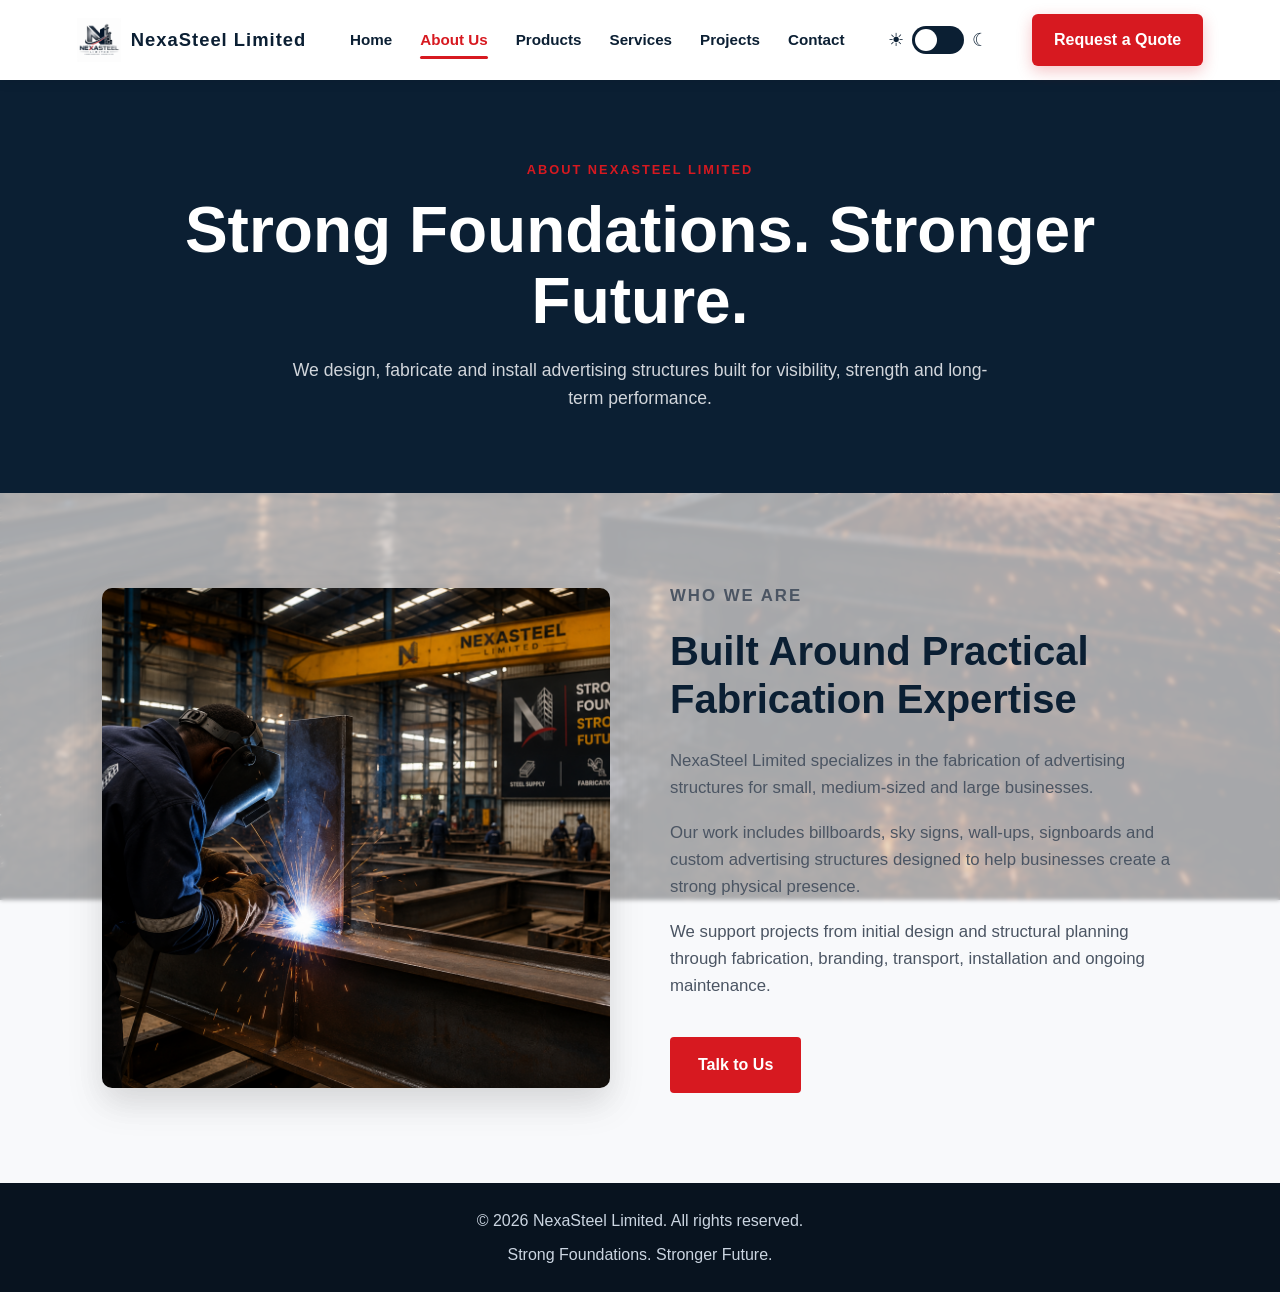
==== about.html @ 198ee838 "Initial Nexasteel website" ====
<!DOCTYPE html>
<html lang="en">

<head>
    <meta charset="UTF-8">
    <meta name="viewport" content="width=device-width, initial-scale=1.0">

    <title>About Us | NexaSteel Limited</title>

    <meta name="description"
        content="Learn more about NexaSteel Limited, a Kenyan fabrication company specializing in advertising structures, steel fabrication, installation and maintenance.">

    <link rel="stylesheet" href="style.css">
</head>

<body>

    <header class="navbar">

        <div class="logo-area">

            <a href="index.html" class="brand-link">

                <img
                     src="images/nexasteel-logo.png"
                     alt="NexaSteel Limited logo"
                    class="navbar-logo"
                >

                <span>NexaSteel Limited</span>

                </a>

        </div>

        <nav class="navigation">
            <a href="index.html">Home</a>
            <a href="about.html">About Us</a>
            <a href="products.html">Products</a>
            <a href="services.html">Services</a>
            <a href="projects.html">Projects</a>
            <a href="contact.html">Contact</a>

            <div class="mobile-menu-actions">

                <div class="mobile-theme-control">
                    <span>Light</span>

                    <label class="switch">
                        <input
                            type="checkbox"
                        class="mobile-theme-toggle"
                        >
                        <span class="slider"></span>
                    </label>

                    <span>Dark</span>
                </div>

                <a
                    href="contact.html"
                    class="mobile-quote-button"
                >
                    Request a Quote
                </a>

            </div>
        </nav>

        <div class="theme-switch">
            <span class="theme-icon">☀</span>

            <label class="switch">
                <input type="checkbox" id="theme-toggle">
                <span class="slider"></span>
            </label>

            <span class="theme-icon">☾</span>
        </div>

        <a href="contact.html" class="quote-button">
            Request a Quote
        </a>
        <button
            class="menu-toggle"
            id="menu-toggle"
            aria-label="Open navigation menu"
            aria-expanded="false"
        >
            <span></span>
            <span></span>
            <span></span>
        </button>

    </header>

    <main>

        <section class="page-hero">

            <p class="eyebrow">
                ABOUT NEXASTEEL LIMITED
            </p>

            <h1>
                Strong Foundations. Stronger Future.
            </h1>

            <p>
                We design, fabricate and install advertising structures
                built for visibility, strength and long-term performance.
            </p>

        </section>


        <section class="about-page-section">

            <div class="about-page-image">

                <img
                    src="images/fabrication.png"
                    alt="NexaSteel steel fabrication and welding workshop"
                >

            </div>

            <div class="about-page-content">

                <p class="eyebrow">
                    WHO WE ARE
                </p>

                <h2>
                    Built Around Practical Fabrication Expertise
                </h2>

                <p>
                    NexaSteel Limited specializes in the fabrication
                    of advertising structures for small, medium-sized
                    and large businesses.
                </p>

                <p>
                    Our work includes billboards, sky signs, wall-ups,
                    signboards and custom advertising structures designed
                    to help businesses create a strong physical presence.
                </p>

                <p>
                    We support projects from initial design and structural
                    planning through fabrication, branding, transport,
                    installation and ongoing maintenance.
                </p>

                <a href="contact.html" class="primary-button">
                    Talk to Us
                </a>

            </div>

        </section>

    </main>

    <footer class="footer">

        <p>
            © 2026 NexaSteel Limited. All rights reserved.
        </p>

        <p>
            Strong Foundations. Stronger Future.
        </p>

    </footer>

    <script src="script.js"></script>

</body>

</html>
---- style.css ----
/* =========================
   NEXASTEEL LIMITED
   WEBSITE STYLESHEET
   ========================= */

:root {
    --navy: #0b1f33;
    --navy-light: #132d46;
    --steel: #6f7c89;
    --silver: #d9dee3;
    --light: #f5f7fa;
    --white: #ffffff;
    --red: #d71920;
    --dark: #08131f;
}


/* =========================
   RESET
   ========================= */

* {
    margin: 0;
    padding: 0;
    box-sizing: border-box;
}

html {
    scroll-behavior: smooth;
}

body {
    font-family: Arial, Helvetica, sans-serif;
    color: var(--dark);
    background-color: var(--white);
    line-height: 1.6;
}


/* =========================
   NAVIGATION
   ========================= */

.navbar {
    width: 100%;
    min-height: 80px;
    background: var(--white);
    display: flex;
    align-items: center;
    justify-content: space-between;
    padding: 0 6%;
    position: sticky;
    top: 0;
    z-index: 1000;
    box-shadow: 0 2px 12px rgba(0,0,0,0.08);
}

.logo-area a {
    text-decoration: none;
    color: var(--navy);
    font-size: 1.35rem;
    font-weight: 800;
    letter-spacing: 1px;
}

.navigation {
    display: flex;
    gap: 28px;
}

.navigation a {
    text-decoration: none;
    color: var(--navy);
    font-weight: 600;
    font-size: 0.95rem;
    transition: 0.3s;
}

.navigation a:hover {
    color: var(--red);
}

.quote-button {
    text-decoration: none;
    background: var(--red);
    color: white;
    padding: 13px 22px;
    border-radius: 6px;
    font-weight: 700;

    display: inline-flex;
    align-items: center;
    gap: 8px;

    box-shadow: 0 5px 15px rgba(215, 25, 32, 0.25);
    transition: 0.25s ease;
}

.quote-button:hover {
    background: #b91319;
    transform: translateY(-2px);
    box-shadow: 0 8px 20px rgba(215, 25, 32, 0.35);
}

/* =========================
   HERO
   ========================= */

.hero {
    min-height: 650px;
    display: flex;
    align-items: center;
    padding: 80px 8%;
    color: white;

    background:
    linear-gradient(
        90deg,
        rgba(8,19,31,0.96) 0%,
        rgba(8,19,31,0.88) 32%,
        rgba(8,19,31,0.48) 52%,
        rgba(8,19,31,0.08) 75%,
        rgba(8,19,31,0.02) 100%
    ),
    url("images/hero-billboard.png");

    background-size: cover;
    background-position: center;
}

.hero-content {
    max-width: 700px;
}

.eyebrow {
    color: var(--red);
    font-weight: bold;
    letter-spacing: 2px;
    font-size: 0.8rem;
    margin-bottom: 15px;
}

.hero h1 {
    font-size: clamp(2.5rem, 6vw, 5rem);
    line-height: 1.1;
    margin-bottom: 25px;
    font-weight: 900;
}

.hero-text {
    font-size: 1.2rem;
    max-width: 600px;
    margin-bottom: 30px;
    color: #e5e7eb;
}

.hero-buttons {
    display: flex;
    gap: 18px;
    flex-wrap: wrap;
}

.primary-button,
.secondary-button {
    text-decoration: none;
    padding: 15px 28px;
    font-weight: bold;
    border-radius: 4px;
    transition: 0.3s;
}

.primary-button {
    background: var(--red);
    color: white;
}

.primary-button:hover {
    background: #a90f16;
}

.secondary-button {
    border: 2px solid white;
    color: white;
}

.secondary-button:hover {
    background: white;
    color: var(--navy);
}


/* =========================
   GENERAL SECTIONS
   ========================= */

section {
    padding: 90px 8%;
}

.section-heading {
    max-width: 750px;
    margin-bottom: 50px;
}

.section-heading h2 {
    font-size: 2.5rem;
    color: var(--navy);
    margin-bottom: 15px;
}

.section-heading p {
    color: #5f6b76;
    font-size: 1.05rem;
}


/* =========================
   PRODUCTS
   ========================= */

.products-section {
    background: var(--light);
}

.product-grid {
    display: grid;
    grid-template-columns: repeat(4,1fr);
    gap: 25px;
}

.product-card {
    background: white;
    border-radius: 8px;
    overflow: hidden;
    box-shadow: 0 8px 20px rgba(0,0,0,0.08);
    transition: transform 0.3s ease, box-shadow 0.3s ease;
}
.product-image {
    width: 100%;
    height: 190px;
    object-fit: cover;
    display: block;
}

.product-card-content {
    padding: 22px;
    border-top: 4px solid var(--red);
}

.product-card:hover {
    transform: translateY(-8px);
    box-shadow: 0 14px 30px rgba(0,0,0,0.14);
}

.product-card h3 {
    color: var(--navy);
    margin-bottom: 10px;
    font-size: 1.25rem;
}

.product-card p {
    color: #667085;
    font-size: 0.95rem;
}

.product-card:hover {
    transform: translateY(-8px);
}

.product-card h3 {
    color: var(--navy);
    margin-bottom: 15px;
    font-size: 1.35rem;
}

.product-card p {
    color: #667085;
}


/* =========================
   ABOUT
   ========================= */

.about-section {
    background: white;
}

.about-content {
    max-width: 850px;
}

.about-content h2 {
    font-size: 2.6rem;
    color: var(--navy);
    margin-bottom: 25px;
}

.about-content p {
    margin-bottom: 18px;
    color: #4b5563;
    font-size: 1.05rem;
}


/* =========================
   SERVICES
   ========================= */

.services-section {
    background: var(--navy);
}

.services-section .section-heading h2 {
    color: white;
}

.services-section .section-heading p:not(.eyebrow) {
    color: #d1d5db;
}

.services-grid {
    display: grid;
    grid-template-columns: repeat(3,1fr);
    gap: 25px;
}

.service-card {
    background: var(--navy-light);
    padding: 28px;
    border-left: 4px solid var(--red);
    border-radius: 6px;
}

.service-card h3 {
    color: white;
    margin-bottom: 12px;
}

.service-card p {
    color: #d1d5db;
}


/* =========================
   PROJECTS
   ========================= */

.projects-section {
    background: var(--light);
}

.project-placeholder {
    height: 300px;
    border: 2px dashed var(--steel);
    display: flex;
    align-items: center;
    justify-content: center;
    color: var(--steel);
    background: white;
    border-radius: 8px;
}


/* =========================
   CTA
   ========================= */

.cta-section {
    text-align: center;
    background:
        linear-gradient(
            rgba(11,31,51,0.95),
            rgba(8,19,31,0.95)
        );
    color: white;
}

.cta-section h2 {
    font-size: 2.5rem;
    margin-bottom: 20px;
}

.cta-section p {
    max-width: 700px;
    margin: 0 auto 30px;
    color: #d1d5db;
}


/* =========================
   CONTACT
   ========================= */

.contact-section {
    background: white;
}

.contact-details {
    display: grid;
    grid-template-columns: repeat(3,1fr);
    gap: 30px;
}

.contact-details div {
    padding: 25px;
    background: var(--light);
    border-radius: 8px;
}

.contact-details h3 {
    color: var(--navy);
    margin-bottom: 10px;
}

.contact-details a {
    color: var(--red);
    text-decoration: none;
    font-weight: bold;
}


/* =========================
   FOOTER
   ========================= */

.footer {
    background: var(--dark);
    color: #cbd5e1;
    text-align: center;
    padding: 25px;
}

.footer p:first-child {
    margin-bottom: 8px;
}


/* =========================
   RESPONSIVE DESIGN
   ========================= */

@media(max-width:1000px){

    .product-grid{
        grid-template-columns: repeat(2,1fr);
    }

    .services-grid{
        grid-template-columns: repeat(2,1fr);
    }

    .navigation{
        gap:15px;
    }

}


@media(max-width:700px){

    .navbar{
        flex-direction:column;
        padding:20px;
        gap:18px;
    }

    .navigation{
        flex-wrap:wrap;
        justify-content:center;
    }

    .hero{
        min-height:600px;
        padding:60px 6%;
    }

    section{
        padding:70px 6%;
    }

    .product-grid,
    .services-grid,
    .contact-details{
        grid-template-columns:1fr;
    }

    .hero-buttons{
        flex-direction:column;
        align-items:flex-start;
    }

    .section-heading h2,
    .about-content h2,
    .cta-section h2{
        font-size:2rem;
    }

}
/* =========================
   THEME SWITCH
   ========================= */

.theme-switch {
    display: flex;
    align-items: center;
    gap: 8px;
}

.theme-icon {
    font-size: 18px;
    color: var(--navy);
}

.switch {
    position: relative;
    width: 52px;
    height: 28px;
    display: inline-block;
}

.switch input {
    opacity: 0;
    width: 0;
    height: 0;
}

.slider {
    position: absolute;
    cursor: pointer;
    inset: 0;
    background: var(--navy);
    border-radius: 30px;
    transition: 0.3s;
}

.slider::before {
    content: "";
    position: absolute;
    width: 22px;
    height: 22px;
    left: 3px;
    top: 3px;
    background: white;
    border-radius: 50%;
    transition: 0.3s;
}

.switch input:checked + .slider {
    background: var(--red);
}

.switch input:checked + .slider::before {
    transform: translateX(24px);
}


/* =========================
   VIEW OUR WORK BUTTON
   ========================= */

.secondary-button {
    border: 2px solid var(--red);
    color: var(--red);
    background: transparent;
    display: inline-flex;
    align-items: center;
    gap: 12px;
}

.secondary-button span {
    font-size: 1.2rem;
}

.secondary-button:hover {
    background: var(--red);
    color: white;
}
/* =========================
   ABOUT PAGE
   ========================= */

.about-page-content .primary-button {
    display: inline-block;
    margin-top: 20px;
}
/* =========================
   ABOUT PAGE LAYOUT
   ========================= */

.page-hero {
    background: var(--navy);
    color: white;
    text-align: center;
    padding: 80px 8%;
}

.page-hero h1 {
    font-size: clamp(2.4rem, 5vw, 4rem);
    line-height: 1.1;
    margin-bottom: 20px;
}

.page-hero > p:last-child {
    max-width: 700px;
    margin: 0 auto;
    color: #d1d5db;
    font-size: 1.1rem;
}


.about-page-section {
    display: grid;
    grid-template-columns: 1fr 1fr;
    gap: 60px;
    align-items: center;
    background: white;
}


.about-page-image {
    width: 100%;
    height: 500px;
    overflow: hidden;
    border-radius: 10px;
    box-shadow: 0 15px 35px rgba(0,0,0,0.15);
}


.about-page-image img {
    width: 100%;
    height: 100%;
    object-fit: cover;
    display: block;
}


.about-page-content h2 {
    color: var(--navy);
    font-size: 2.5rem;
    line-height: 1.2;
    margin-bottom: 25px;
}


.about-page-content p {
    color: #4b5563;
    margin-bottom: 18px;
    font-size: 1.05rem;
}


.about-page-content .primary-button {
    display: inline-block;
    margin-top: 20px;
}


/* ABOUT PAGE — MOBILE */

@media(max-width: 800px) {

    .about-page-section {
        grid-template-columns: 1fr;
        gap: 40px;
    }

    .about-page-image {
        height: 350px;
    }

    .about-page-content h2 {
        font-size: 2rem;
    }

}
/* =========================
   PRODUCT QUOTE BUTTONS
   ========================= */

.product-link {
    display: inline-flex;
    align-items: center;
    gap: 10px;

    margin-top: 18px;
    padding: 12px 20px;

    text-decoration: none;

    color: #101820;

    font-weight: 800;
    font-size: 0.9rem;
    letter-spacing: 0.2px;

    background: linear-gradient(
        135deg,
        #4c555e 0%,
        #aeb6bd 20%,
        #f8f9fa 45%,
        #b9c0c6 58%,
        #737d86 78%,
        #414a52 100%
    );

    border: 1px solid #737d86;
    border-radius: 6px;

    box-shadow:
        inset 0 2px 2px rgba(255,255,255,0.9),
        inset 0 -2px 3px rgba(0,0,0,0.25),
        0 5px 14px rgba(0,0,0,0.18);

    transition: 0.25s ease;
}

.product-link:hover {
    transform: translateY(-2px);
    filter: brightness(1.1);

    box-shadow:
        inset 0 2px 3px rgba(255,255,255,1),
        inset 0 -2px 3px rgba(0,0,0,0.2),
        0 9px 20px rgba(0,0,0,0.25);
}
/* =========================
   PRODUCTS PAGE
   ========================= */

.products-page-grid {
    background: var(--light);
    display: grid;
    grid-template-columns: 1fr;
    gap: 50px;
}

.product-showcase-card {
    background: white;
    border-radius: 12px;
    overflow: hidden;

    box-shadow: 0 12px 30px rgba(0,0,0,0.10);

    transition:
        transform 0.3s ease,
        box-shadow 0.3s ease;
}

.product-showcase-card:hover {
    transform: translateY(-4px);
    box-shadow: 0 18px 38px rgba(0,0,0,0.14);
}

.product-showcase-content {
    padding: 35px 40px 28px;
}

.product-number {
    color: var(--red);
    font-weight: 900;
    letter-spacing: 2px;
    margin-bottom: 8px;
}

.product-showcase-content h2 {
    color: var(--navy);
    font-size: 2rem;
    margin-bottom: 15px;
}

.product-showcase-content > p:not(.product-number) {
    color: #59636e;
    max-width: 750px;
    font-size: 1.05rem;
    line-height: 1.75;
}

.product-showcase-card > img {
    width: 100%;
    height: 420px;
    display: block;

    object-fit: contain;

    background: #f3f4f6;
    padding: 12px;
}

/* MOBILE */

@media(max-width: 800px) {

    .product-showcase-content {
        padding: 28px 24px 24px;
    }

    .product-showcase-card > img {
        height: 280px;
    }

    .product-showcase-content h2 {
        font-size: 1.7rem;
    }

}
/* =========================
   SERVICES PAGE
   ========================= */

.services-page-grid {
    display: grid;
    grid-template-columns: repeat(2, 1fr);
    gap: 28px;

    background: var(--light);
}

.service-showcase-card {
    background: white;

    padding: 34px;

    border-radius: 10px;

    border-left: 5px solid var(--red);

    box-shadow: 0 10px 28px rgba(0,0,0,0.08);

    transition:
        transform 0.3s ease,
        box-shadow 0.3s ease;
}

.service-showcase-card:hover {
    transform: translateY(-5px);

    box-shadow: 0 16px 36px rgba(0,0,0,0.12);
}

.service-number {
    color: var(--red);

    font-size: 0.85rem;
    font-weight: 900;

    letter-spacing: 2px;

    margin-bottom: 10px;
}

.service-showcase-card h2 {
    color: var(--navy);

    font-size: 1.7rem;

    margin-bottom: 14px;
}

.service-showcase-card > p:not(.service-number) {
    color: #5c6670;

    line-height: 1.75;
}


/* MOBILE */

@media(max-width: 800px) {

    .services-page-grid {
        grid-template-columns: 1fr;
    }

    .service-showcase-card {
        padding: 28px 24px;
    }

}
/* =========================
   PROJECTS PAGE
   ========================= */

.projects-page-grid {
    background: var(--light);

    display: grid;
    grid-template-columns: repeat(2, 1fr);
    gap: 30px;
}

.project-card {
    background: white;
    border-radius: 12px;
    overflow: hidden;

    box-shadow: 0 10px 28px rgba(0,0,0,0.10);

    transition:
        transform 0.3s ease,
        box-shadow 0.3s ease;
}

.project-card:hover {
    transform: translateY(-5px);
    box-shadow: 0 18px 38px rgba(0,0,0,0.15);
}

.project-card img {
    width: 100%;
    height: 300px;

    object-fit: contain;

    display: block;
    background: #f3f4f6;
}

.project-card-content {
    padding: 28px;
}

.project-type {
    color: var(--red);
    font-size: 0.78rem;
    font-weight: 900;
    letter-spacing: 2px;

    margin-bottom: 8px;
}

.project-card-content h2 {
    color: var(--navy);
    font-size: 1.5rem;
    margin-bottom: 12px;
}

.project-card-content p:not(.project-type) {
    color: #5c6670;
    line-height: 1.7;
}

/* Make fabrication project span full width */

.project-card-wide {
    grid-column: 1 / -1;
}

.project-card-wide img {
    height: 430px;
}


/* MOBILE */

@media(max-width: 800px) {

    .projects-page-grid {
        grid-template-columns: 1fr;
    }

    .project-card-wide {
        grid-column: auto;
    }

    .project-card img,
    .project-card-wide img {
        height: 280px;
    }

}
/* Contact Call & WhatsApp Buttons */

.contact-number {
    font-size: 1.15rem;
    font-weight: 700;
    color: var(--navy);
    margin-bottom: 15px;
}

.contact-actions {
    display: flex;
    gap: 12px;
    flex-wrap: wrap;
}

.call-button,
.whatsapp-button {
    display: inline-flex;
    align-items: center;
    justify-content: center;

    padding: 12px 22px;

    border-radius: 6px;

    text-decoration: none;
    font-weight: 700;

    transition: 0.25s ease;
}


/* CALL */

.call-button {
    background: #4f6f8f;
    color: white;

    box-shadow: 0 4px 12px rgba(79, 111, 143, 0.25);
}

.call-button:hover {
    background: #6383a3;
    transform: translateY(-2px);

    box-shadow: 0 7px 16px rgba(79, 111, 143, 0.30);
}

/* WHATSAPP */

.whatsapp-button {
    background: #25D366;
    color: white;
}

.whatsapp-button:hover {
    background: #1ebe5d;
    transform: translateY(-2px);
}
/* =========================
   CONTACT PAGE
   ========================= */

.contact-page {
    display: grid;
    grid-template-columns: 0.85fr 1.15fr;
    gap: 60px;
    align-items: start;
    background: var(--light);
}


/* LEFT SIDE */

.contact-details {
    padding: 20px 0;
}

.contact-details h2 {
    color: var(--navy);
    font-size: 2.3rem;
    line-height: 1.2;
    margin-bottom: 18px;
}

.contact-details > p:not(.eyebrow) {
    color: #5c6670;
    line-height: 1.7;
    margin-bottom: 30px;
}

.contact-item {
    padding: 22px 0;
    border-bottom: 1px solid #d7dce1;
}

.contact-item h3 {
    color: var(--navy);
    font-size: 1rem;
    margin-bottom: 8px;
}

.contact-item a {
    color: var(--navy);
}

.contact-item > p {
    color: #5c6670;
}


/* QUOTE FORM */

.quote-form-container {
    background: white;
    padding: 40px;
    border-radius: 12px;

    box-shadow: 0 15px 35px rgba(0,0,0,0.10);

    border-top: 5px solid var(--red);
}

.form-label {
    color: var(--red);
    font-size: 0.8rem;
    font-weight: 900;
    letter-spacing: 2px;
    margin-bottom: 6px;
}

.quote-form-container h2 {
    color: var(--navy);
    font-size: 2rem;
    margin-bottom: 28px;
}


/* FORM LAYOUT */

.form-row {
    display: grid;
    grid-template-columns: 1fr 1fr;
    gap: 18px;
}

.form-group {
    display: flex;
    flex-direction: column;
    margin-bottom: 20px;
}

.form-group label {
    color: var(--navy);
    font-weight: 700;
    font-size: 0.9rem;
    margin-bottom: 8px;
}

.form-group input,
.form-group select,
.form-group textarea {
    width: 100%;

    padding: 13px 14px;

    border: 1px solid #cfd5db;
    border-radius: 6px;

    background: #fafbfc;

    color: var(--dark);
    font-family: inherit;
    font-size: 0.95rem;

    outline: none;

    transition:
        border-color 0.2s ease,
        box-shadow 0.2s ease;
}


/* WHEN CUSTOMER CLICKS A FIELD */

.form-group input:focus,
.form-group select:focus,
.form-group textarea:focus {
    border-color: var(--red);

    box-shadow:
        0 0 0 3px rgba(215, 25, 32, 0.10);

    background: white;
}

.form-group textarea {
    resize: vertical;
    min-height: 140px;
}


/* SUBMIT BUTTON */

.form-submit {
    border: none;
    cursor: pointer;
    font-size: 0.95rem;
}


/* MOBILE */

@media(max-width: 800px) {

    .contact-page {
        grid-template-columns: 1fr;
        gap: 35px;
    }

    .form-row {
        grid-template-columns: 1fr;
        gap: 0;
    }

    .quote-form-container {
        padding: 28px 22px;
    }

    .contact-details h2 {
        font-size: 2rem;
    }

}
/* =========================
   DARK THEME
   ========================= */

body.dark-theme {
    background: #0b1218;
    color: #e9edf1;
}


/* NAVIGATION */

body.dark-theme .navbar {
    background: #111b24;
    border-bottom-color: #293641;
}

body.dark-theme .logo-area a,
body.dark-theme .navigation a,
body.dark-theme .theme-icon {
    color: #f4f6f8;
}

body.dark-theme .navigation a:hover {
    color: var(--red);
}


/* PAGE BACKGROUNDS */

body.dark-theme .products-section,
body.dark-theme .about-section,
body.dark-theme .services-section,
body.dark-theme .projects-section,
body.dark-theme .about-page-section {
    background: #0b1218;
}

body.dark-theme .products-page-grid,
body.dark-theme .services-page-grid,
body.dark-theme .projects-page-grid,
body.dark-theme .contact-page {
    background: #0b1218;
}


/* CARDS */

body.dark-theme .product-card,
body.dark-theme .product-showcase-card,
body.dark-theme .service-showcase-card,
body.dark-theme .project-card,
body.dark-theme .quote-form-container {
    background: #151f28;

    box-shadow:
        0 12px 30px rgba(0,0,0,0.35);
}


/* HEADINGS */

body.dark-theme .product-card h3,
body.dark-theme .product-showcase-content h2,
body.dark-theme .service-showcase-card h2,
body.dark-theme .project-card-content h2,
body.dark-theme .about-page-content h2,
body.dark-theme .contact-details h2,
body.dark-theme .contact-item h3,
body.dark-theme .quote-form-container h2,
body.dark-theme .form-group label,
body.dark-theme .contact-number {
    color: #f3f6f8;
}


/* NORMAL TEXT */

body.dark-theme .product-card p,
body.dark-theme .product-showcase-content > p:not(.product-number),
body.dark-theme .service-showcase-card > p:not(.service-number),
body.dark-theme .project-card-content p:not(.project-type),
body.dark-theme .about-page-content p,
body.dark-theme .contact-details > p:not(.eyebrow),
body.dark-theme .contact-item > p {
    color: #aeb8c1;
}


/* PRODUCT & PROJECT IMAGE AREAS */

body.dark-theme .product-showcase-card > img,
body.dark-theme .project-card img {
    background: #101820;
}


/* CONTACT FORM FIELDS */

body.dark-theme .form-group input,
body.dark-theme .form-group select,
body.dark-theme .form-group textarea {
    background: #101820;
    border-color: #394752;
    color: #f3f6f8;
}

body.dark-theme .form-group input::placeholder,
body.dark-theme .form-group textarea::placeholder {
    color: #7f8b95;
}

body.dark-theme .form-group input:focus,
body.dark-theme .form-group select:focus,
body.dark-theme .form-group textarea:focus {
    background: #131d25;
}


/* CONTACT DIVIDERS */

body.dark-theme .contact-item {
    border-bottom-color: #34414c;
}


/* FOOTER */

body.dark-theme .footer {
    background: #060b10;
}
/* =========================
   DARK THEME FIXES
   ========================= */

/* Make homepage and page headings visible */

body.dark-theme main h1,
body.dark-theme main h2,
body.dark-theme main h3 {
    color: #f3f6f8;
}


/* Keep red labels red */

body.dark-theme .eyebrow,
body.dark-theme .product-number,
body.dark-theme .service-number,
body.dark-theme .project-type,
body.dark-theme .form-label {
    color: var(--red);
}

/* =========================
   DARK MODE - GET IN TOUCH
   ========================= */

body.dark-theme .cta-section {
    background: rgba(11, 18, 24, 0.70) !important;

    color: #f3f6f8;

    border-top: 1px solid rgba(255, 255, 255, 0.08);
    border-bottom: 1px solid rgba(255, 255, 255, 0.08);
}

body.dark-theme .cta-section h2 {
    color: #f3f6f8;
}

body.dark-theme .cta-section p {
    color: #b8c1c9;
}

/* CONTACT INFORMATION CARDS */

body.dark-theme .contact-item {
    background: #111b24;

    padding: 20px;
    margin-bottom: 14px;

    border: 1px solid #2e3b46;
    border-radius: 8px;
}

body.dark-theme .contact-item h3 {
    color: #f3f6f8;
}

body.dark-theme .contact-item p {
    color: #aeb8c1;
}

body.dark-theme .contact-item a:not(.call-button):not(.whatsapp-button) {
    color: #d8e0e6;
}
/* =========================
   FULL WEBSITE WORKSHOP BACKGROUND
   ========================= */

body {
    background:
        linear-gradient(
            rgba(8, 19, 31, 0.78),
            rgba(8, 19, 31, 0.78)
        ),
        url("images/workshop-bg.png");

    background-size: cover;
    background-position: center;
    background-attachment: fixed;
    background-repeat: no-repeat;
}
/* Allow workshop background to show through */

.products-section,
.about-section,
.services-section,
.projects-section,
.products-page-grid,
.services-page-grid,
.projects-page-grid,
.contact-page,
.about-page-section {
    background: rgba(245, 247, 250, 0.92);
}
body.dark-theme .products-section,
body.dark-theme .about-section,
body.dark-theme .services-section,
body.dark-theme .projects-section,
body.dark-theme .products-page-grid,
body.dark-theme .services-page-grid,
body.dark-theme .projects-page-grid,
body.dark-theme .contact-page,
body.dark-theme .about-page-section {
    background: rgba(11, 18, 24, 0.90);
}
body {
    background-image: url("images/workshop-bg.png") !important;
    background-size: cover !important;
    background-position: center !important;
    background-attachment: fixed !important;
    background-repeat: no-repeat !important;
}
/* =========================
   WORKSHOP BACKGROUND VISIBILITY
   ========================= */

/* LIGHT MODE */

.products-section,
.about-section,
.services-section,
.projects-section,
.products-page-grid,
.services-page-grid,
.projects-page-grid,
.contact-page,
.about-page-section {
    background: rgba(245, 247, 250, 0.78) !important;
}


/* DARK MODE */

body.dark-theme .products-section,
body.dark-theme .about-section,
body.dark-theme .services-section,
body.dark-theme .projects-section,
body.dark-theme .products-page-grid,
body.dark-theme .services-page-grid,
body.dark-theme .projects-page-grid,
body.dark-theme .contact-page,
body.dark-theme .about-page-section {
    background: rgba(11, 18, 24, 0.72) !important;
}
body {
    background:
        linear-gradient(
            rgba(8, 19, 31, 0.35),
            rgba(8, 19, 31, 0.35)
        ),
        url("images/workshop-bg.png") !important;

    background-size: cover !important;
    background-position: center !important;
    background-attachment: fixed !important;
    background-repeat: no-repeat !important;
}
/* ==========================================
   HOMEPAGE GET IN TOUCH - WORKSHOP STYLE
   ========================================== */

/* Entire Get in Touch section */

.contact-section {
    position: relative;

    background: rgba(8, 19, 31, 0.78) !important;

    color: white;

    border-top: 1px solid rgba(255, 255, 255, 0.08);

    overflow: hidden;
}


/* Subtle glass effect */

.contact-section::before {
    content: "";

    position: absolute;
    inset: 0;

    background: linear-gradient(
        110deg,
        rgba(5, 12, 18, 0.92) 0%,
        rgba(8, 19, 31, 0.78) 50%,
        rgba(8, 19, 31, 0.55) 100%
    );

    pointer-events: none;
}


/* Keep content above overlay */

.contact-section > * {
    position: relative;
    z-index: 1;
}


/* GET IN TOUCH label */

.contact-section .eyebrow {
    color: var(--red) !important;
}


/* Main headline */

.contact-section h2 {
    color: #ffffff !important;
}


/* Normal text */

.contact-section p {
    color: #c8d0d7;
}


/* ==========================================
   CONTACT INFO CARDS
   ========================================== */

.contact-grid {
    position: relative;
    z-index: 1;
}


/* Individual Phone / Email / Location boxes */

.contact-card {
    background: rgba(15, 24, 32, 0.82) !important;

    border: 1px solid rgba(255, 255, 255, 0.16);

    border-radius: 9px;

    box-shadow:
        0 10px 30px rgba(0, 0, 0, 0.25);

    backdrop-filter: blur(6px);

    transition:
        transform 0.25s ease,
        border-color 0.25s ease,
        background 0.25s ease;
}


/* Card hover */

.contact-card:hover {
    transform: translateY(-4px);

    background: rgba(20, 31, 41, 0.92) !important;

    border-color: rgba(215, 25, 32, 0.55);
}


/* Phone / Email / Location headings */

.contact-card h3 {
    color: #ffffff !important;
}


/* Phone and email links */

.contact-card a {
    color: #ff343b !important;

    font-weight: 700;

    text-decoration: none;
}


/* Location text */

.contact-card p {
    color: #c5ced6 !important;
}


/* ==========================================
   DARK MODE
   ========================================== */

body.dark-theme .contact-section {
    background: rgba(5, 11, 16, 0.72) !important;
}

body.dark-theme .contact-card {
    background: rgba(10, 18, 25, 0.86) !important;
}

body.dark-theme .contact-section h2,
body.dark-theme .contact-card h3 {
    color: #0d1e44 !important;
}

body.dark-theme .contact-section p {
    color: #c5ced6;
}


/* MOBILE */

@media(max-width: 800px) {

    .contact-grid {
        grid-template-columns: 1fr;
    }

}
/* ==========================================
   LIGHT MODE - STRONGER WORKSHOP BACKGROUND
   ========================================== */

body:not(.dark-theme) {
    background:
        linear-gradient(
            rgba(8, 19, 31, 0.12),
            rgba(8, 19, 31, 0.12)
        ),
        url("images/workshop-bg.png") !important;

    background-size: cover !important;
    background-position: center !important;
    background-attachment: fixed !important;
    background-repeat: no-repeat !important;
}


/* Main light-mode sections */

body:not(.dark-theme) .products-section,
body:not(.dark-theme) .about-section,
body:not(.dark-theme) .services-section,
body:not(.dark-theme) .projects-section,
body:not(.dark-theme) .products-page-grid,
body:not(.dark-theme) .services-page-grid,
body:not(.dark-theme) .projects-page-grid,
body:not(.dark-theme) .contact-page,
body:not(.dark-theme) .about-page-section {
    background: rgba(245, 247, 250, 0.68) !important;

    backdrop-filter: blur(2px);
}
/* ==========================================
   NEXASTEEL NAVBAR LOGO
   ========================================== */

.logo-area .brand-link {
    display: flex;
    align-items: center;
    gap: 10px;

    text-decoration: none;

    color: var(--navy);

    font-weight: 800;
    font-size: 1.15rem;
}

.navbar-logo {
    width: 44px;
    height: 44px;

    object-fit: contain;

    display: block;
}


/* DARK MODE */

body.dark-theme .logo-area .brand-link {
    color: #ffffff;
}


/* MOBILE */

@media(max-width: 800px) {

    .navbar-logo {
        width: 38px;
        height: 38px;
    }

    .logo-area .brand-link {
        font-size: 1rem;
    }

}
/* =========================
   ACTIVE NAVIGATION
   ========================= */

.navigation a {
    position: relative;
}

.navigation a.active {
    color: var(--red);
    font-weight: 800;
}

.navigation a.active::after {
    content: "";

    position: absolute;

    left: 0;
    right: 0;
    bottom: -7px;

    height: 3px;

    background: var(--red);

    border-radius: 3px;
}


/* DARK MODE */

body.dark-theme .navigation a.active {
    color: #ff343b;
}

body.dark-theme .navigation a.active::after {
    background: #ff343b;
}
/* =========================
   MOBILE HAMBURGER BUTTON
   ========================= */

.menu-toggle {
    display: none;

    width: 44px;
    height: 44px;

    background: transparent;

    border: 1px solid rgba(11, 31, 51, 0.25);
    border-radius: 6px;

    cursor: pointer;

    align-items: center;
    justify-content: center;
    flex-direction: column;

    gap: 5px;

    padding: 10px;
}

.menu-toggle span {
    display: block;

    width: 23px;
    height: 3px;

    background: var(--navy);

    border-radius: 3px;

    transition: 0.3s ease;
}


/* DARK MODE */

body.dark-theme .menu-toggle {
    border-color: rgba(255, 255, 255, 0.25);
}

body.dark-theme .menu-toggle span {
    background: white;
}


/* MOBILE */

@media (max-width: 800px) {

    .menu-toggle {
        display: flex;
    }

}
/* =========================
   HAMBURGER MENU BUTTON
   ========================= */

.menu-toggle {
    display: flex !important;
    width: 44px;
    height: 44px;

    background: transparent;
    border: 1px solid rgba(11, 31, 51, 0.25);
    border-radius: 6px;

    cursor: pointer;

    flex-direction: column;
    align-items: center;
    justify-content: center;
    gap: 5px;

    padding: 10px;

    flex-shrink: 0;
}

.menu-toggle span {
    display: block !important;

    width: 23px;
    height: 3px;

    background: var(--navy);

    border-radius: 3px;

    transition: 0.3s ease;
}


/* DARK MODE */

body.dark-theme .menu-toggle {
    border-color: rgba(255,255,255,0.3);
}

body.dark-theme .menu-toggle span {
    background: white;
}


/* HIDE HAMBURGER ON LARGE DESKTOPS */

@media (min-width: 901px) {

    .menu-toggle {
        display: none !important;
    }

}
/* =========================
   MOBILE NAVIGATION
   ========================= */

@media (max-width: 900px) {

    .navbar {
        position: sticky;
        top: 0;
        z-index: 1000;

        flex-wrap: wrap;
    }

    /* Hide desktop navigation initially */

    .navigation {
        display: none;

        width: 100%;

        order: 10;

        flex-direction: column;
        align-items: stretch;

        padding: 18px 0 8px;

        border-top: 1px solid rgba(11, 31, 51, 0.12);
    }


    /* JavaScript will add this class */

    .navigation.mobile-open {
        display: flex;
    }


    .navigation a {
        width: 100%;

        padding: 13px 8px;

        border-bottom: 1px solid rgba(11, 31, 51, 0.08);
    }


    /* Remove desktop underline */

    .navigation a.active::after {
        display: none;
    }


    /* Active mobile page */

    .navigation a.active {
        color: var(--red);
        padding-left: 15px;

        border-left: 3px solid var(--red);
    }


    /* Hide desktop quote button */

    .navbar > .quote-button {
        display: none;
    }


    /* Keep logo manageable */

    .navbar-logo {
        width: 38px;
        height: 38px;
    }

    .logo-area .brand-link {
        font-size: 1rem;
    }

}


/* DARK MOBILE MENU */

@media (max-width: 900px) {

    body.dark-theme .navigation {
        border-top-color: rgba(255,255,255,0.12);
    }

    body.dark-theme .navigation a {
        border-bottom-color: rgba(255,255,255,0.08);
    }

}
/* =========================
   HOMEPAGE CONTACT CARD FIX
   ========================= */

body.dark-theme .contact-section .contact-card {
    background: #f5f7fa !important;
}

/* Phone / Email / Location titles */

body.dark-theme .contact-section .contact-card h3 {
    color: #0b1f33 !important;
}

/* Phone and Email details */

body.dark-theme .contact-section .contact-card a {
    color: var(--red) !important;
}

/* Location text */

body.dark-theme .contact-section .contact-card p {
    color: #9aa6b2 !important;
}
/* ==========================================
   HOMEPAGE CONTACT DETAILS - DARK MODE FIX
   ========================================== */

body.dark-theme .contact-section .contact-details {
    background: #f5f7fa !important;
}

/* Phone / Email / Location titles */

body.dark-theme .contact-section .contact-details h3 {
    color: #0b1f33 !important;
    opacity: 1 !important;
}

/* Phone number and email */

body.dark-theme .contact-section .contact-details a {
    color: var(--red) !important;
    opacity: 1 !important;
}

/* Location */

body.dark-theme .contact-section .contact-details p {
    color: #9aa6b2 !important;
    opacity: 1 !important;
}
/* =========================
   MOBILE MENU ACTIONS
   ========================= */

.mobile-menu-actions {
    display: none;
}

@media (max-width: 900px) {

    .mobile-menu-actions {
        display: flex;

        flex-direction: column;
        gap: 18px;

        padding: 20px 8px 10px;
    }

    .mobile-theme-control {
        display: flex;
        align-items: center;
        gap: 10px;

        color: var(--navy);
        font-size: 0.9rem;
        font-weight: 700;
    }

    .mobile-quote-button {
        display: block;

        width: 100%;

        padding: 14px 20px;

        background: var(--red);
        color: white !important;

        text-align: center;
        text-decoration: none;

        border-radius: 6px;

        font-weight: 800;
    }

    .mobile-quote-button:hover {
        background: #b91319;
    }


    /* Hide original navbar theme switch on mobile */

    .navbar > .theme-switch {
        display: none;
    }

}


/* DARK MODE */

body.dark-theme .mobile-theme-control {
    color: #f3f6f8;
}
/* =========================
   HAMBURGER TO X ANIMATION
   ========================= */

.menu-toggle[aria-expanded="true"] span:nth-child(1) {
    transform: translateY(8px) rotate(45deg);
}

.menu-toggle[aria-expanded="true"] span:nth-child(2) {
    opacity: 0;
}

.menu-toggle[aria-expanded="true"] span:nth-child(3) {
    transform: translateY(-8px) rotate(-45deg);
}
/* =========================
   MOBILE BACKGROUND FIX
   ========================= */

@media (max-width: 900px) {

    body,
    body:not(.dark-theme),
    body.dark-theme {
        background-attachment: scroll !important;
        background-position: center top !important;
    }

}
/* =========================
   MOBILE BACKGROUND FIX
   ========================= */

@media (max-width: 900px) {

    body,
    body:not(.dark-theme),
    body.dark-theme {
        background-attachment: scroll !important;
        background-position: center top !important;
    }

}
/* Smooth scrolling for homepage links */

html {
    scroll-behavior: smooth;
}
/* =========================
   PROJECT PHOTO GALLERY
   ========================= */

.project-gallery {
    display: grid;
    grid-template-columns: repeat(3, 1fr);
    gap: 12px;

    padding: 0 20px 20px;
}

.project-gallery img {
    width: 100%;
    height: 300px;

    object-fit: cover;

    display: block;

    border-radius: 7px;
}


/* Mobile */

@media (max-width: 800px) {

    .project-gallery {
        grid-template-columns: 1fr;
    }

    .project-gallery img {
        height: auto;
        max-height: 450px;
        object-fit: contain;
    }

}
/* =========================
   HOMEPAGE PROJECT GALLERY
   ========================= */

.homepage-project-gallery {
    display: grid;
    grid-template-columns: repeat(4, 1fr);
    gap: 15px;
    margin-top: 35px;
}

.homepage-project-gallery img {
    width: 100%;
    height: 240px;

    object-fit: cover;
    display: block;

    border-radius: 8px;

    box-shadow:
        0 8px 20px rgba(0, 0, 0, 0.18);

    transition:
        transform 0.3s ease,
        box-shadow 0.3s ease;
}

.homepage-project-gallery img:hover {
    transform: translateY(-5px) scale(1.01);

    box-shadow:
        0 14px 30px rgba(0, 0, 0, 0.28);
}


/* TABLET */

@media (max-width: 1000px) {

    .homepage-project-gallery {
        grid-template-columns: repeat(2, 1fr);
    }

}


/* PHONE */

@media (max-width: 600px) {

    .homepage-project-gallery {
        grid-template-columns: 1fr;
    }

    .homepage-project-gallery img {
        height: 300px;
    }

}
/* =========================
   PROJECT IMAGE LIGHTBOX
   ========================= */

.homepage-project-gallery img {
    cursor: zoom-in;
}

.project-lightbox {
    position: fixed;
    inset: 0;

    display: none;
    align-items: center;
    justify-content: center;

    padding: 40px;

    background: rgba(0, 0, 0, 0.92);

    z-index: 9999;
}

.project-lightbox.open {
    display: flex;
}

.project-lightbox img {
    max-width: 95%;
    max-height: 90vh;

    width: auto;
    height: auto;

    object-fit: contain;

    border-radius: 6px;

    box-shadow:
        0 15px 50px rgba(0, 0, 0, 0.5);
}

.lightbox-close {
    position: absolute;

    top: 20px;
    right: 30px;

    background: transparent;
    border: none;

    color: white;

    font-size: 45px;
    line-height: 1;

    cursor: pointer;

    z-index: 10000;
}

.lightbox-close:hover {
    color: var(--red);
}


/* MOBILE */

@media (max-width: 600px) {

    .project-lightbox {
        padding: 15px;
    }

    .project-lightbox img {
        max-width: 100%;
        max-height: 85vh;
    }

    .lightbox-close {
        top: 15px;
        right: 18px;
    }

}
/* =========================
   LIGHTBOX NAVIGATION
   ========================= */

.lightbox-nav {
    position: absolute;
    top: 50%;

    transform: translateY(-50%);

    width: 55px;
    height: 70px;

    display: flex;
    align-items: center;
    justify-content: center;

    background: rgba(255, 255, 255, 0.12);

    border: 1px solid rgba(255, 255, 255, 0.25);
    border-radius: 8px;

    color: white;

    font-size: 38px;

    cursor: pointer;

    z-index: 10000;

    transition:
        background 0.25s ease,
        transform 0.25s ease;
}

.lightbox-prev {
    left: 25px;
}

.lightbox-next {
    right: 25px;
}

.lightbox-nav:hover {
    background: var(--red);
}


/* =========================
   MOBILE / TABLET LIGHTBOX
   ========================= */

@media (max-width: 900px) {

    .lightbox-nav {
        width: 46px;
        height: 60px;

        font-size: 30px;

        background: rgba(0, 0, 0, 0.45);

        border-color: rgba(255, 255, 255, 0.35);
    }

    .lightbox-prev {
        left: 8px;
    }

    .lightbox-next {
        right: 8px;
    }

    .project-lightbox img {
        max-width: 92%;
        max-height: 82vh;
    }

}
/* =========================
   LIGHTBOX ZOOM
   ========================= */

#lightbox-image {
    transform-origin: center center;
    touch-action: none;

    user-select: none;
    -webkit-user-drag: none;

    will-change: transform;
}
/* =========================
   ZOOMED IMAGE PANNING
   ========================= */

#lightbox-image {
    cursor: zoom-in;
    user-select: none;
    -webkit-user-drag: none;
}

#lightbox-image.is-panning {
    cursor: grabbing;
    transition: none;
}
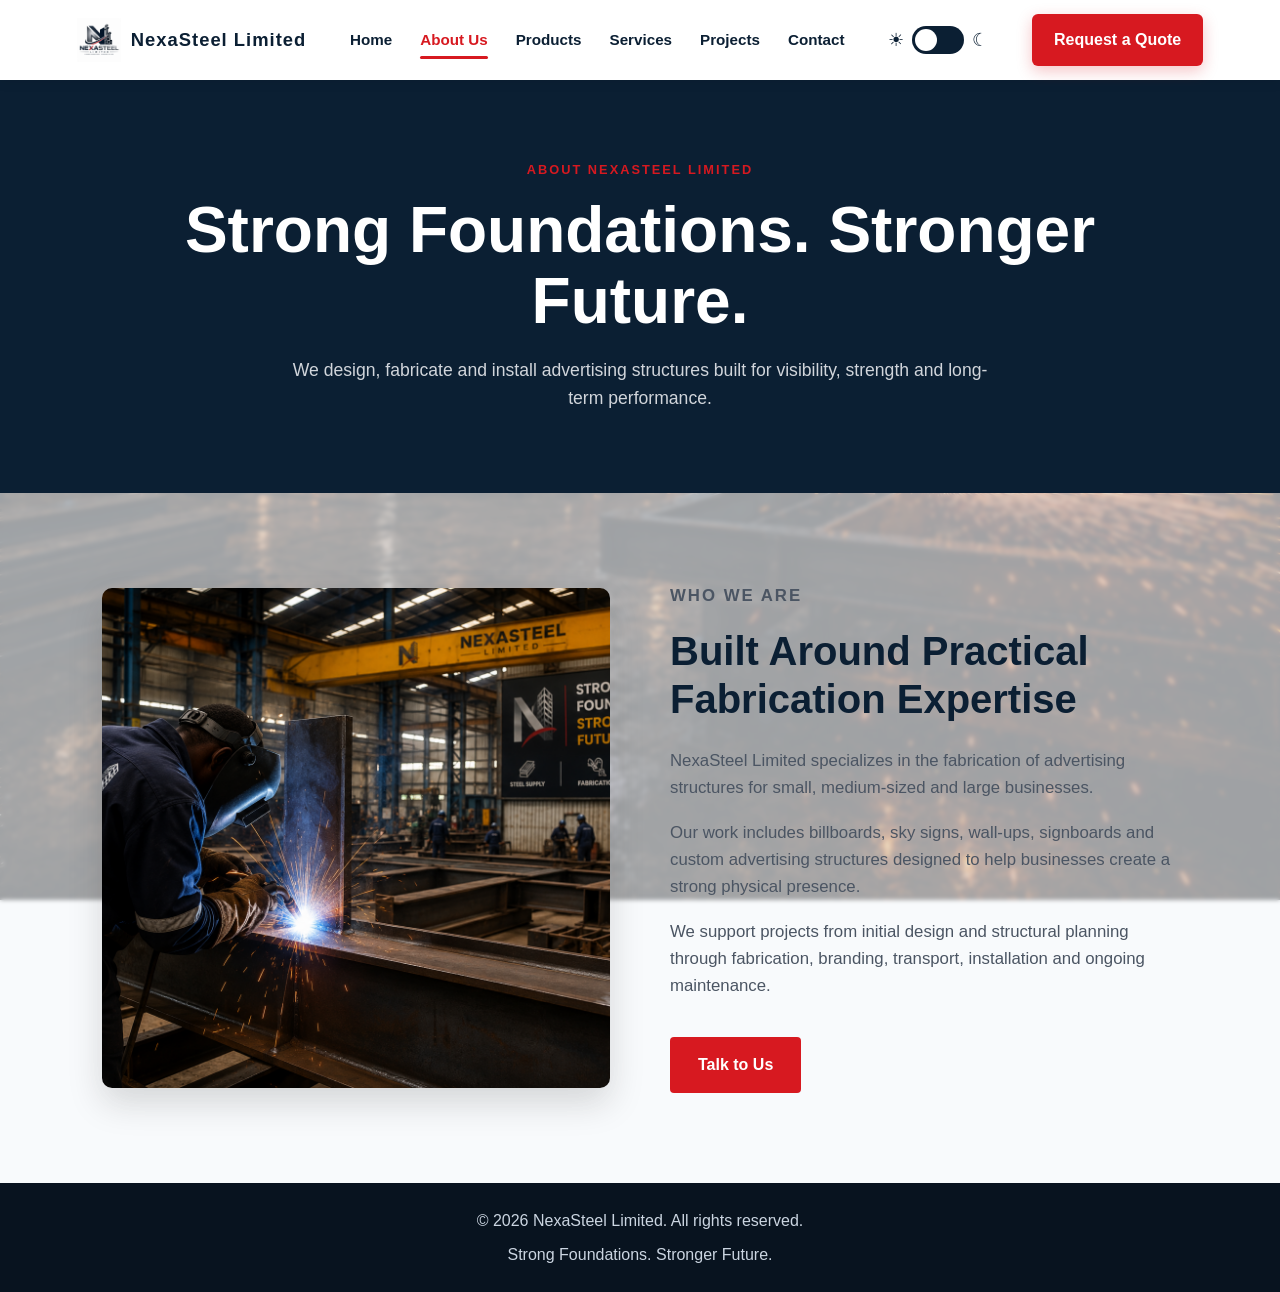
==== commit 84230b76: "Add continuous video backgrounds across NexaSteel website" ====
--- a/about.html
+++ b/about.html
@@ -14,7 +14,21 @@
 </head>
 
 <body>
-
+   <!-- Continuous video playlist background -->
+<div class="video-background" aria-hidden="true">
+    <video
+        id="background-video"
+        autoplay
+        muted
+        playsinline
+        preload="auto"
+    >
+        <source
+            src="videos/index-bg.mp4"
+            type="video/mp4"
+        >
+    </video>
+</div>
     <header class="navbar">
 
         <div class="logo-area">
--- a/style.css
+++ b/style.css
@@ -1444,11 +1444,8 @@
     background: rgba(11, 18, 24, 0.90);
 }
 body {
-    background-image: url("images/workshop-bg.png") !important;
-    background-size: cover !important;
-    background-position: center !important;
-    background-attachment: fixed !important;
-    background-repeat: no-repeat !important;
+    background-image: none !important;
+    background-color: transparent !important;
 }
 /* =========================
    WORKSHOP BACKGROUND VISIBILITY
@@ -1480,7 +1477,7 @@
 body.dark-theme .projects-page-grid,
 body.dark-theme .contact-page,
 body.dark-theme .about-page-section {
-    background: rgba(11, 18, 24, 0.72) !important;
+    background: rgba(11, 18, 24, 0.65) !important;
 }
 body {
     background:
@@ -1690,7 +1687,7 @@
 body:not(.dark-theme) .projects-page-grid,
 body:not(.dark-theme) .contact-page,
 body:not(.dark-theme) .about-page-section {
-    background: rgba(245, 247, 250, 0.68) !important;
+    background: rgba(245, 247, 250, 0.65) !important;
 
     backdrop-filter: blur(2px);
 }
@@ -2455,4 +2452,52 @@
 #lightbox-image.is-panning {
     cursor: grabbing;
     transition: none;
+}
+
+/* =====================================
+   NEXASTEEL VIDEO BACKGROUND
+===================================== */
+
+.video-background {
+    position: fixed;
+    top: 0;
+    left: 0;
+    width: 100%;
+    height: 100vh;
+    height: 100dvh;
+    overflow: hidden;
+    z-index: -1;
+    pointer-events: none;
+}
+
+.video-background video {
+    display: block;
+    width: 100%;
+    height: 100%;
+    object-fit: cover;
+    object-position: center;
+}
+/* =====================================
+   PRODUCTS PAGE VIDEO VISIBILITY
+===================================== */
+
+/* LIGHT MODE */
+body:not(.dark-theme) .products-page-grid {
+    background: rgba(245, 247, 250, 0.35) !important;
+}
+
+/* DARK MODE */
+body.dark-theme .products-page-grid {
+    background: rgba(11, 18, 24, 0.45) !important;
+}
+/* Products page - transparent dark-grey panels */
+
+body.dark-theme .product-showcase-card,
+body.dark-theme .product-showcase-content {
+    background: rgba(21, 31, 40, 0.20) !important;
+}
+
+body:not(.dark-theme) .product-showcase-card,
+body:not(.dark-theme) .product-showcase-content {
+    background: rgba(245, 247, 250, 0.25) !important;
 }
